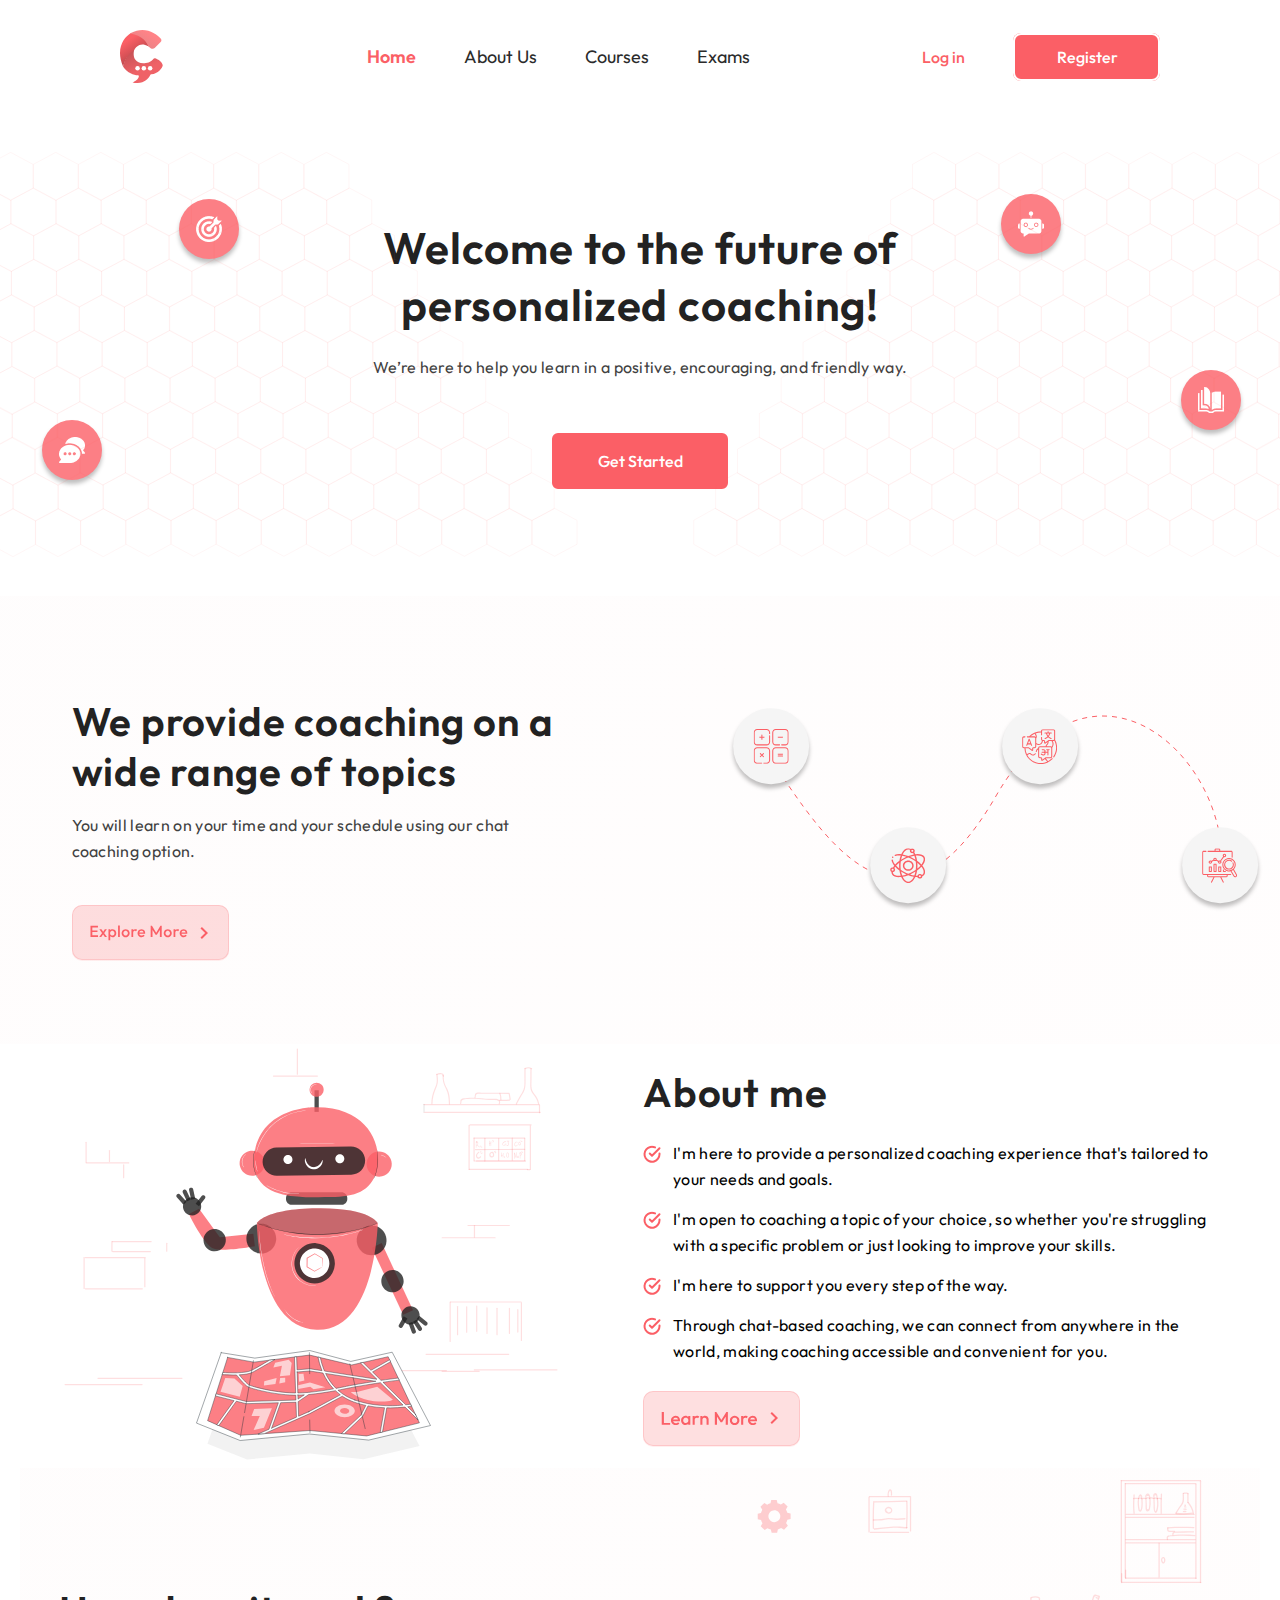
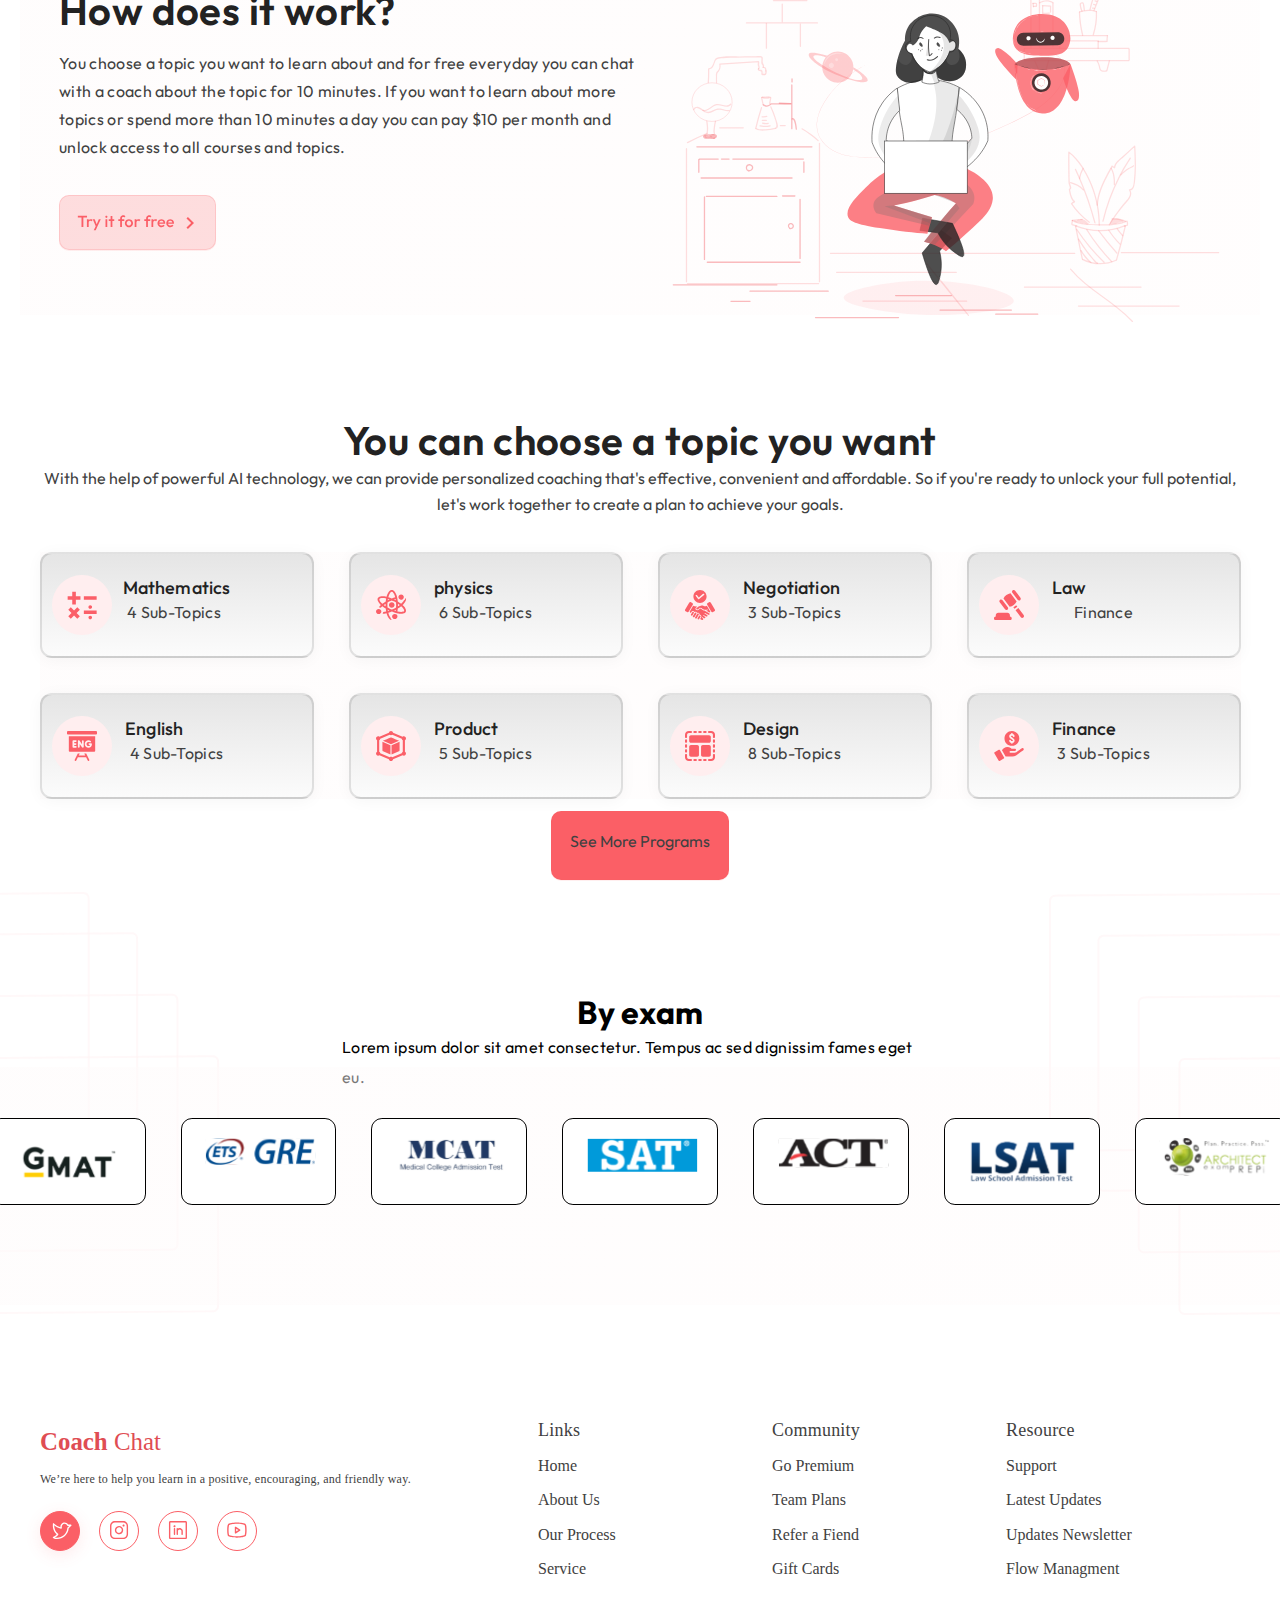
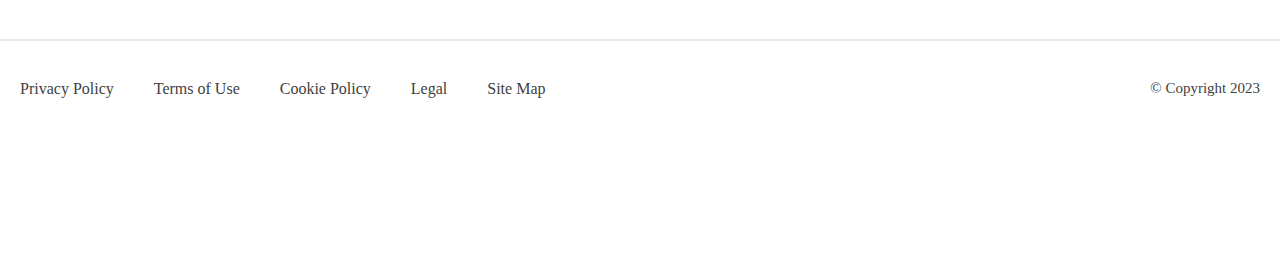
==== Figma/index.html @ 41c9fbf4 "first commit" ====
<!DOCTYPE html>
<html lang="en">

<head>
    <meta charset="UTF-8">
    <meta name="viewport" content="width=device-width, initial-scale=1.0">
    <title>Document</title>
    <link rel="stylesheet" href="style.css">
    <link rel="preconnect" href="https://fonts.googleapis.com">
    <link rel="preconnect" href="https://fonts.gstatic.com" crossorigin>
    <link rel="preconnect" href="https://fonts.googleapis.com">
<link rel="preconnect" href="https://fonts.gstatic.com" crossorigin>
<link href="https://fonts.googleapis.com/css2?family=Outfit:wght@200;400;500;600&display=swap" rel="stylesheet">
    <link src="main.js">
    <link href="https://fonts.googleapis.com/css2?family=Outfit:wght@200&display=swap" rel="stylesheet">
</head>

<body>

  <div class="full-container">
      <!----Nav Section--->
<header class="nav-bar">
<nav class="navBar-Box">
    <div class="logo"></div>
    <div class="page">
        <ul>
            <li>
                <a id="home" href="#" style="text-decoration: none;" class="home">Home</a>
            </li>
            <li>
                <a class="a1" href="#about" style="text-decoration: none;">About Us</a>
            </li>
            <li>
                <a class="a2" href="#courses" style="text-decoration: none;">Courses</a>
            </li>
            <li>
                <a class="a3" href="#" style="text-decoration: none;">Exams</a>
            </li>
        </ul>
    </div>
    <div>
        <ul>
            <li>
                <a href="#" class="login" style="text-decoration: none;">Log in</a>
            </li>
            <li>
                <a href="#" class="btn red" style="text-decoration: none;">Register</a>
            </li>
        </ul>
    </div>
</nav>
</header>
<!---End of desktop navigation menu-->

<!-- (Honey Comb) Welcome Section-->
<section class="welcome-section">
    <div class="honeycomb left-img">
      <img src="svg_images/bg2.svg" alt="">
    </div>
    <div class="hero-full-container">
        <div class="left">
            <a class="left-1" href="" target="_blank"><img src="images/icon1.png"></a>
            <a class="left-2" href="" target="_blank"><img src="images/icon2.png"></a>
        </div>

        <div class="welcome-page">
          <h1 class="h-property">Welcome to the future of personalized coaching!</h1>
          <p class="p-property">We’re here to help you learn in a positive, encouraging, and friendly way.</p>
          <a href="#" class="btn-welcome btn">Get Started</a>
        </div>

        <div class="right">
          <a class="right-1" href=""><img src="images/icon3.png"></a>
          <a class="right-2" href=""><img src="images/icon4.png"></a>
        </div>
    </div>
    <div class="honeycomb right-img">
      <img src="svg_images/bg1.svg">
    </div>
</section>

<!-----Explore Section----->
<section class="section-explore">
    <div class="section1 section">
        <div class="h-tag">
          <h1 class="h-property">We provide coaching on a wide range of topics</h1>
        </div>
        <div class="p-tag">
        <p>You will learn on your time and your schedule using our chat coaching option.</p>
    </div>
<button class="button-explore-outer" onclick="window.open('https://www.google.com', '_blank')" style="padding-inline: 17px; display: flex; align-items: center; gap: 8px;">
    <img class="explore1" src="svg_images/explore1.svg" alt=""><img class="explore2" src="svg_images/explore2.svg" alt="">
</button>
    </div>
        <div class="section2">
            <img class="coaching-1" src="svg_images/vector1.svg">
            
            <div class="frame1">
            <img src="svg_images/maths.svg">
            </div>
            <div class="frame2">
             <img src="svg_images/physics.svg">
            </div>
            <div class="frame3">
             <img src="svg_images/language.svg">
            </div>
             <div class="frame4">
             <img src="svg_images/buisness.svg">
            </div>
        </div>
</section>

    <!--- About Section --->
    <section id="about" class="section-about section">
    <div class="graphic">
      <img src="svg_images/robot.svg">
    </div>

    <div class="list-section">
        <h2 class="title">About me</h2>
      <ul class="aboutme">
        <li>
        <img src="svg_images/check-circle.svg">
          I'm here to provide a personalized coaching experience that's tailored to your needs and goals.
        </li>
        <li>
        <img src="svg_images/check-circle.svg">
          I'm open to coaching a topic of your choice, so whether you're struggling with a specific problem or just looking to improve your skills.
        </li>
        <li>
        <img src="svg_images/check-circle.svg">
          I'm here to support you every step of the way.
        </li>
        <li>
        <img src="svg_images/check-circle.svg">
        Through chat-based coaching, we can connect from anywhere in the world, making coaching accessible and convenient for you.
        </li>
      </ul>
<button class="button-learn-outer" onclick="window.open('https://www.google.com', '_blank')" style="padding-inline: 17px; display: flex; align-items: center; gap: 8px;">
    <img class="explore1" src="svg_images/learnMore.svg" alt=""><img class="explore2" src="svg_images/explore2.svg" alt="">
</button>
</div>
</section>

<!---Try Section -->
<section class="section-try">
  <div class="section-container-3">
    <div class="h-tag">
      <h2>How does it work?</h2>
    </div>
    <p>You choose a topic you want to learn about and for free everyday you can chat with a coach about the topic for 10 minutes. If you want to learn about more topics or spend more than 10 minutes a day you can pay $10 per month and unlock access to all courses and topics.</p>
    <!-- <div class="button-3-outer" onclick="window.open('https:/www.google.com', '_blank');">
      <img class="explore1" src="svg_images/try.svg">
      <img class="explore2" src="svg_images/explore2.svg">
    </div> -->
    <button class="button-3-outer" onclick="window.open('https://www.google.com', '_blank')" style="padding-inline: 17px; display: flex; align-items: center; gap: 8px;">
    <img class="explore1" src="svg_images/try.svg" alt=""><img class="explore2" src="svg_images/explore2.svg" alt="">
</button>
  </div>

  <div>
    <img class="workSvg" src="svg_images/work.svg">
  </div>
</section>


<!--Courses Section -->
  <section id="courses" class="section-topics section">
<h2>You can choose a topic you want </h2>
<p>With the help of powerful AI technology, we can provide personalized coaching that's effective, convenient and affordable. So if you're ready to unlock your full potential, let's work together to create a plan to achieve your goals.</p>

<div class="hero-container-5">
  <div class="common-topics">
    <div class="topic1">
    <img src="svg_images/math1.svg">
    </div>
    <div class="box">
      <h3>Mathematics</h3>
      <p>4 Sub-Topics </p>
    </div>
  </div>

  <div class="common-topics">
    <div class="topic1">
    <img src="svg_images/phy1.svg">
    </div>
    <div class="box">
      <h3>physics</h3>
      <p>6 Sub-Topics </p>
    </div>
  </div>

  <div class="common-topics">
    <div class="topic1">
    <img src="svg_images/negotiation.svg">
    </div>
    <div class="box">
      <h3>Negotiation</h3>
      <p>3 Sub-Topics </p>
    </div>
  </div>

    <div class="common-topics">
    <div class="topic1">
    <img src="svg_images/law.svg">
    </div>
    <div class="box">
      <h3>Law</h3>
      <p>Finance </p>
    </div>
  </div>
    
  <div class="common-topics">
    <div class="topic1">
    <img src="svg_images/english.svg">
    </div>
    <div class="box">
      <h3>English</h3>
      <p>4 Sub-Topics </p>
    </div>
  </div>

  <div class="common-topics">
    <div class="topic1">
    <img src="svg_images/product.svg">
    </div>
    <div class="box">
      <h3>Product</h3>
      <p>5 Sub-Topics </p>
    </div>
  </div>

        <div class="common-topics">
    <div class="topic1">
    <img src="svg_images/design.svg">
    </div>
    <div class="box">
      <h3>Design</h3>
      <p>8 Sub-Topics </p>
    </div>
  </div>

        <div class="common-topics">
    <div class="topic1">
    <img src="svg_images/finance.svg">
    </div>
    <div class="box">
      <h3>Finance</h3>
      <p>3 Sub-Topics </p>
    </div>
  </div>
</div>
<div class="btn-margin">
  <button class="button-outer" onclick="window.open('https://www.google.com', '_blank')" style="padding-inline: 17px; display: flex; align-items: center; gap: 8px;">
       <p>See More Programs</p>
</button>
</div>
</section>

<!--hero Container 4 end-->

<!--- background images of hero section 5-->
  <div class="left-img1">
    <img src="svg_images/lines1.svg" alt="">
  </div>
  <div class="right-img1">
    <img src="svg_images/lines2.svg">
  </div>
<!--background image of hero section 5 end -->

<!---Hero Container 5 Start -->  
<section class="section-exams"> 
<h1>By exam</h1>
<p>Lorem ipsum dolor sit amet consectetur. Tempus ac sed dignissim fames eget eu.</p>


<div class="hero-container-6">
  <div class="common-topics-exam">
      <div class="exams1">
    <img src="svg_images/gmat.svg">
    </div>
</div>

  <div class="common-topics-exam">
      <div class="exams1">
    <img src="svg_images/gre.svg">
    </div>
</div>

  <div class="common-topics-exam">
      <div class="exams1">
    <img src="svg_images/mcat.svg">
    </div>
</div>

  <div class="common-topics-exam">
      <div class="exams1">
    <img src="svg_images/sat.svg">
    </div>
</div>

  <div class="common-topics-exam">
      <div class="exams1">
    <img src="svg_images/act.svg">
    </div>
</div>

  <div class="common-topics-exam">
      <div class="exams1">
    <img src="svg_images/lsat.svg">
    </div>
</div>

  <div class="common-topics-exam">
      <div class="exams1">
    <img src="svg_images/architect.svg">
    </div>
</div>

</div>


</section>
<!---Hero Container 5 end --> 

<!---Hero Container 6 Start -->  
 <!-- Footer Section -->
      <footer class="footer-section">
         <div class="footer-col">
            <div class="footer-col-1">
               <div class="contact">
                  <h2 class="heading">Coach<span> Chat</span></h2>
                  <p>We’re here to help you learn in a positive, encouraging, and friendly way.</p>
               </div>
               <div class="contact-img" style="margin-bottom: 33px;"> 
                <a class="contact-link" href="">
                <img src="svg_images/TwitterLogo.svg" alt="">
              </a> 
              <a class="contact-link" href=""><img
                        src="svg_images/InstagramLogo.svg" alt="">
              </a> 
              <a class="contact-link"
                     href=""><img src="svg_images/LinkedinLogo.svg" alt="">
              </a> 
              <a class="contact-link"
                     href=""><img src="svg_images/YoutubeLogo.svg" alt="">
              </a> 
            </div>
            </div>
            <div class="footer-col-2">
               <div>
                  <ul>
                     <li aria-disabled="true">Links</li>
                     <li><a href="">Home</a></li>
                     <li><a href="">About Us</a></li>
                     <li><a href="">Our Process</a></li>
                     <li><a href="">Service</a></li>
                  </ul>
               </div>
               <div>
                  <ul>
                     <li aria-disabled="true">Community</li>
                     <li><a href="">Go Premium</a></li>
                     <li><a href="">Team Plans</a></li>
                     <li><a href="">Refer a Fiend</a></li>
                     <li><a href="">Gift Cards</a></li>
                  </ul>
               </div>
               <div>
                  <ul>
                     <li aria-disabled="true">Resource</li>
                     <li><a href="">Support</a></li>
                     <li><a href="">Latest Updates</a></li>
                     <li><a href="">Updates Newsletter</a></li>
                     <li><a href="">Flow Managment</a></li>
                  </ul>
               </div>
            </div>
         </div>
         <hr id="bar">
         <sub>
            <div class="footer-link">
               <ul>
                  <li><a href="">Privacy Policy</a></li>
                  <li><a href="">Terms of Use</a></li>
                  <li><a href="">Cookie Policy</a></li>
                  <li><a href="">Legal</a></li>
                  <li><a href="">Site Map</a></li>
               </ul>
            </div>
            <p>© Copyright 2023</p>
         </sub>
      </footer>


</div>


    <script src="main.js"></script>
</div>    
</body>

</html>
---- Figma/style.css ----
:root {
    --home-color:#FB5F66;
    --heroPage-Icons:border: 1px solid #FB5F6521;
}

*{
    margin: 0;
    padding: 0;
    box-sizing: border-box;
}


.full-container {
  /* min-width: 1440px; */
  position: relative;
  margin-left: auto;
  margin-right: auto;
  margin-bottom: 139px;
}

.nav-bar {
  position: sticky;
	top: 0;
	background-color: white;
	z-index: 4;
}

.navBar-Box {
justify-content: space-between;
display: flex;
 max-width: 1440px;
 margin: 0px auto;
}

.logo {
    background-image: url(svg_images/logo.svg);
    width: 42.730430603027344px;
    height: 53.48967742919922px;
    flex: 0.18;
    background-repeat: repeat-y;
}


.page {
gap: 48px;
color: #2B2B2B;
font-weight: 400;
}

.page .a1 , .a2 , .a3 {
color: var(--dark-black, #2B2B2B);
font-family: Outfit;
font-size: 18px;
font-style: normal;
font-weight: 400;
line-height: normal;
}

.login {
width: 43px;
height: 20px;
top: 47px;
left: 1097.5px;
font-family: Outfit;
font-size: 16px;
font-weight: 500;
line-height: 20px;
letter-spacing: 0em;
text-align: center;
color: var(--home-color);
}

nav{
    font-family: 'Outfit', sans-serif;
    align-items: center;
    background-color: #fff;
    padding: 30px 120px;
}

.welcome-section{
  display: flex;
  align-items: center;
  justify-content: center;
}


/* honeycomb section */
.honeycomb {
  	position: absolute;
	height: 405px;
	z-index: 1;
}

/* .left-img, .right-img {
  position: absolute;
  z-index: -1;
  max-width: 722.18px;
  height: 405px;
} */

.left-img {
  left: 0;
}

.right-img {
    right: 0;
}

.hero-full-container{
	position: relative;
	width: 100%;
	min-height: 483px;
	display: flex;
	justify-content: center;
	align-items: center;
}

.hero-full-container , .section , .section-try{
	max-width: 1240px;
	margin-left: auto;
	margin-right: auto;
	padding: 0px 20px;
}


.left a, .right a{
    display: flex;
    justify-content: center;
    align-items: center;
    border-radius: 50%;
    background-color: #f2f2f2;
    width: 60px;
    height: 60px;
    box-shadow: 0px 4px 4px 0px #00000040;
    background-color: #FC7F85;
    position: absolute;
}

.left-1 {
    top: 86px;
    left: 159px;
    animation: slide-in 0.5s ease-out forwards;
}


.left-2 {
    bottom: 116px;
    left: 22px;
    animation: slide-in 0.75s ease-out forwards;
}

.right-1 {
    top: 81px;
    right: 199px;
    animation: slide-in 1s ease-out forwards;
}

.right-2 {
    bottom: 166px;
    right: 19px;
    animation: slide-in 1.25s ease-out forwards;
}

@keyframes slide-in {
  0% {
    transform: scale(0);
    opacity: 0;
  }
  100% {
    transform: scale(1);
    opacity: 1;
  }
}

.section-explore h1 {
    width: 491px;
    height: 100px;
    font-family: Outfit;
    font-size: 40px;
    font-weight: 600;
    line-height: 50px;
    letter-spacing: 0.02em;
    text-align: left;

}

.section-explore p {
width: 497px;
height: 53px;
top: 829px;
left: 120px;
font-family: Outfit;
font-size: 16px;
font-weight: 400;
line-height: 26px;
letter-spacing: 0.02em;
text-align: left;
color: #414141;
}

.explore1{
width: 99px;
/* height: 20px; */
top: 950px;
left: 137px;
font-family: Outfit;
font-size: 16px;
font-weight: 500;
line-height: 20px;
letter-spacing: 0.02em;
text-align: center;
color: #FB5F66;
}

.explore2 {
/* width: 12px;
height: 12px; */
top: 955px;
left: 248px;
padding: 0px 2px 0px 2.5px;

}

.h-property {
font-family: Outfit;
font-size: 44px;
font-weight: 600;
line-height: 57px;
letter-spacing: 0.02em;
text-align: center;
color: #222222;
}

.p-property {
  font-family: Outfit;
font-size: 16px;
font-weight: 400;
line-height: 28px;
letter-spacing: 0.02em;
text-align: left;
color: #414141;
}

.welcome-page {
  display: flex;
  flex-direction: column;
  align-items: center;
  justify-content: center;
  max-width: 650px;
}

.welcome-page h1 {
text-align: center;
margin-bottom: 20px;
/* width: 568px;
height: 114px;
top: 185px;
left: 436px; */
}

.welcome-page p {
    text-align: center;
    margin-bottom: 50px;
}

.h-tag {
padding-top: 100px;
padding-left: 120x;
left: 120px;
}
.p-tag {
    display: block;
    margin-block-start: 1em;
    margin-block-end: 1em;
    margin-inline-start: 0px;
    margin-inline-end: 0px;
    margin-bottom: 40px;
}

.button-explore-outer {
width: 157px;
height: 55px;
padding-left: 15px;
top: 932px;
left: 120px;
border-radius: 10px;
border: 1px;
background: #FB5F6633;
border: 1px solid #FB5F6633;
box-shadow: 0px 1px 0px 0px #FB5F661A;
}

.section2 {
    position: relative;
        width: 50%;
}

.coaching-1 {
padding-top: 119px;
padding-left: 131px;
position: relative;
}
.section-about {
    display: flex;
    gap: 82px;
    justify-content: center;
    padding-inline: 120px;
    grid-template-columns: repeat(auto-fit,minmax(290px,18fr));
    /* gap: 20px; */
    align-items: center;
}

nav ul {
    display: flex;
    align-items: center;
    top: 45px;
    left: 474px;
    gap: 48px;
    list-style: none;
}

.aboutme  ul {
    list-style: none;
}

.page ul {
    display: flex;
    align-items: center;
}

.list-section {
  display: flex;
  flex-direction: column;
  align-items: flex-start;
}
.list-section ul {
  margin-bottom: 12.76px;
}

.aboutme {
  list-style: none;
  padding: 0;
}

.aboutme li {
  display: flex;
  align-items: center;

}

.aboutme li img {
    margin-top: 5px;
    margin-right: 12px;
}

.aboutme li span {
  display: inline-block;
}
.title {
    font-family: Outfit;
    font-size: 40px;
    font-weight: 600;
    line-height: 50px;
    letter-spacing: 0.02em;
    text-align: left;
    color: #222222;
    padding-bottom: 23px;
}

.button-learn-outer {
    width: 157px;
    height: 55px;
    padding-left: 15px;
    top: 932px;
    left: 120px;
    border-radius: 10px;
    border: 1px;
    background: #FB5F6633;
    border: 1px solid #FB5F6633;
    box-shadow: 0px 1px 0px 0px #FB5F661A;
}
.section-try h2 {
margin-top: 17px;
    margin-bottom: 14px;
    font-family: Outfit;
    font-size: 40px;
    font-weight: 600;
    line-height: 50px;
    letter-spacing: 0.01em;
    text-align: left;
    width: 342px;
    height: 50px;
    color: #222222;
}

.section-try .p {
width: 593px;
height: 112px;
top: 1840px;
left: 120px;
font-family: Outfit;
font-size: 16px;
font-weight: 400;
line-height: 28px;
letter-spacing: 0.02em;
text-align: left;
color: #414141;
}

.section-try {
    width: 1441px;
    height: 447px;
    top: 1676px;
    margin: 0 auto;
    justify-content: space-evenly;
    display: flex;
    background: linear-gradient(120.37deg, rgba(254, 251, 251, 0.6) 0%, rgba(255, 239, 239, 0.1) 100%);
}
.section-container-3 p {
    margin-bottom: 34px;
    width: 593px;
    height: 112px;
    top: 1840px;
    left: 120px;
    font-family: Outfit;
    font-size: 16px;
    font-weight: 400;
    line-height: 28px;
    letter-spacing: 0.02em;
    text-align: left;
    color: #414141;
}
.button-3-outer:hover {
    background-color: white;
}
.button-learn-outer:hover {
    background-color: white;
}

.button-3-outer:hover {
    background-color: white;
}

.button-outer:hover {
  background-color: transparent;
  border: 1px solid black;
  color: black;
}
.button-explore-outer:hover {
    background-color: white;
}
.btn-margin {
  padding: 12px;
}

.button-outer p{
 font-family: Outfit;
font-size: 16px;
font-weight: 600;
line-height: 18px;
letter-spacing: 0em;
text-align: center;
width: 142px;
height: 18px;
}

.button-3-outer:hover {
    background-color: white;
}

.button-learn-outer .explore2 {
  transition: transform 0.3s ease-in-out;
}

.button-3-outer .explore2 {
  transition: transform 0.3s ease-in-out;
}

.button-explore-outer .explore2 {
  transition: transform 0.3s ease-in-out;
}

.button-3-outer .explore2 {
  transition: transform 0.3s ease-in-out;
}

.button-learn-outer:hover .explore2 {
  transform: translateX(10px);
}

.button-3-outer:hover .explore2 {
  transform: translateX(10px);
}

.button-explore-outer:hover .explore2 {
  transform: translateX(10px);
}
.button-3-outer:hover .explore2 {
  transform: translateX(10px);
}

.workSvg {
padding-top: 8px;
position: relative;
}

.wrapper {
    align-items: center;
}





.home {
color: var(--home-color);
width: 49px;
height: 23px;
font-family: Outfit;
font-size: 18px;
font-weight: 600;
line-height: 23px;
letter-spacing: 0em;
text-align: left;
}

/* .nav-container {
    display: flex;
    align-items: center;
    justify-content: space-between;
    height: 76px;
    width: min(100%,1230px);
    padding: 0 15px;
    margin-inline: auto;
    background-color: white;
    transition: background-color 0.3s;
} */

header {
display: block;
}

.page{
width: 383px;
height: 23px;
gap: 48px;
}

/* .welcome-page {
    display: flex;
    flex-direction: column;
    justify-content: space-between;
    align-items: center;
    font-family: Outfit;
} */


/* 
.welcome-page a {
width: Fixed (180px);
height: Fixed (60px);
top: 400px;
left: 630px;
padding: 16px 34px;
border-radius: 8px;
gap: 8px;
} */

.welcome-button {
width: Fixed (180px);
padding-top: 50px;
height: Fixed (60px);
top: 392px;
left: 630px;
padding: 12px 16px 12px 16px;
border-radius: 8px;
gap: 8px;
background: #FB5F66;
color: white;
padding-bottom: 182px;
}

/* .welcome-button:hover{
    background-color: black;
}
.welcome-page p {
    margin-top: 20px;
}

.welcome-page a {
    margin-top: 50px;
}
 */

/* svg {
    position: absolute;
    z-index: 0;
} */

.center-text2 {
width: 598px;
height: 2px;
top: 320px;
left: 421px;
font-family: Outfit;
position: absolute;
font-size: 18px;
font-weight: 400;
line-height: 23px;
letter-spacing: 0.02em;
text-align: center;
color: #414141;
left: 545px;
}

.center-text3{
position: absolute;
top: 400px;
left: 750px;
}

.red {
width: Fixed (136px);
height: Fixed (52px);
top: 31px;
left: 1184px;
padding: 12px 40px 12px 42px;
border-radius: 8px;
gap: 10px;
background: #FB5F66;
}

.col {
width: Fixed (198px);
height: Fixed (60px);
top: 2686px;
left: 621px;
padding: 12px 16px 12px 16px;
border-radius: 8px;
gap: 8px;
}

.real {
padding: 12px 40px 12px 42px;
border-radius: 8px;
gap: 10px;
background: #FB5F66;
}

.btn {
font-family: Outfit;
font-size: 16px;
font-weight: 500;
line-height: 20px;
letter-spacing: 0em;
text-align: center;
width: 60px;
height: 20px;
color: #FFFFFF;
text-decoration: none;
border: solid 2px;
transition: opacity .5s ease;
}

.btn-topic{
font-family: Outfit;
font-size: 16px;
font-weight: 500;
line-height: 20px;
letter-spacing: 0em;
text-align: center;
width: 60px;
height: 20px;
color: #FFFFFF;
text-decoration: none;
border: solid 2px;
}

.btn:hover{
    /* background-color: transparent;
    border:red solid 2px; */
    /* color:red; */
    opacity: .8;
}

/* .btnn {

text-decoration: none;
padding: 12px 16px 12px 16px;
border-radius: 8px;
gap: 8px;
background: #FB5F66;
color: white;
width: 100px;
height: 15px;
top: 20px;
font-family: Outfit;
font-size: 18px;
font-weight: 400;
letter-spacing: 0.02em;
text-align: center;
display: flex;
position: absolute;
justify-content: center;
align-items: center;
top: 1px;
left: 436px;
} */


/* 
.left1 {
width: 652px;
height: 405px;
top: 151px;
left: -1px;
 border-radius: 50%;
background-color: linear-gradient(180deg, #FFFFFF -3.22%, rgba(255, 255, 255, 0) 49.88%);
}

.left2 {
width: 652px;
height: 405px;
top: 634px;
color: linear-gradient(180deg, #FFFFFF -3.22%, rgba(255, 255, 255, 0) 49.88%);
}


.left3 {
width: 652px;
height: 405px;
top: 151px;
left: 786px;
color: linear-gradient(180deg, #FFFFFF -3.22%, rgba(255, 255, 255, 0) 49.88%);
}


.left4 {
width: 652px;
height: 405px;
top: 634px;
left: 786px;
color: linear-gradient(180deg, #FFFFFF -3.22%, rgba(255, 255, 255, 0) 49.88%);
} */

.special {
    width: 652px;
height: 405px;
top: 634px;
background: linear-gradient(180deg, #FFFFFF -3.22%, rgba(255, 255, 255, 0) 49.88%);

}




.robot-movement-1 {
  transform-origin: center;
  animation: swing 2s ease-in-out infinite;
}

@keyframes swing {
  0% {
    transform: rotate(0deg);
  }
  50% {
    transform: rotate(15deg);
  }
  100% {
    transform: rotate(0deg);
  }
}

.robot-movement-2 {
  animation: blink 3s infinite;
}

@keyframes blink {
  0%,
  90%,
  100% {
    fill-opacity: 0.8;
  }
  95% {
    fill-opacity: 0;
  }
}













/* .left{
    left: 400px;
    top: 200px;
    position: absolute;
    overflow: hidden;
} */

.common-topics {
width: 274px;
height: 106px;
top: 2389px;
left: 120px;
border-radius: 12px;
border: 1px;
background: linear-gradient(0deg, rgba(221, 220, 220, 0.1), rgba(0, 0, 0, 0.1)),
linear-gradient(0deg, #FFFFFF, #FFFFFF);
border: 1px solid #0000001A;
box-shadow: 0px 2px 16px 0px #0000000A;
}

.topic1 , .topic2{
  display: flex;
  align-items: center;
  justify-content: center;
  width: 60px;
  height: 60px;
  border-radius: 50%;
  background-color: #FFEEEF;
  transform: translate(-50%, -50%);
  position: absolute;
}

.topic1 {
  margin-right: 130px;
    margin-top: 60px;
}

.box h3{
top: 2418px;
left: 215px;
font-family: Outfit;
font-size: 18px;
font-weight: 500;
line-height: 23px;
letter-spacing: 0.01em;
text-align: left;
color: #222222;
}

.box p {
  width: 103px;
height: 21px;
top: 2443px;
left: 215px;
font-family: Outfit;
font-size: 16px;
font-weight: 400;
line-height: 24px;
letter-spacing: 0.02em;
text-align: left;
color: #414141B2;
}


.frame1,
.frame2,
.frame3,
.frame4 {
  display: flex;
  align-items: center;
  justify-content: center;
  width: 75.75843048095703px;
  height: 75.75843048095703px;
  border-radius: 50%;
  background-color: #f2f2f2;
  background-color: whitesmoke;
  box-shadow: 0px 4px 4px 0px #00000040;
  transform: translate(-50%, -50%);
  position: absolute;
}


.frame1 {
  top: 150px;
  left: 131px;
}

.frame2 {
  top: 269px;
  left: 268px;
}

.frame3 {
    top: 150px;
    left: 400px;
}

.frame4 {
    top: 269px;
    left: 580px;
  position: absolute;
  overflow: hidden;
}



.hero-section2{
width: cover;
height: 448px;
top: 600px;
background: linear-gradient(120.37deg, rgba(254, 251, 251, 0.6) 0%, rgba(255, 239, 239, 0.1) 100%);
}





.aboutme button {
  padding-top: 22px;
}

.aboutme li {
    font-family: Outfit;
    font-size: 16px;
    font-weight: 400;
    line-height: 26px;
    letter-spacing: 0.02em;
    text-align: left;
    width: 576px;
    top: 1264.236328125px;
    left: 736px;
    padding-bottom: 34px;
    list-style: none;
    display: flex;
    align-items: flex-start;
    padding-bottom: 14px;
}

.aboutme li {
    display: flex;
    align-items: flex-start;
    /* margin-bottom: 10px; */
}



.hero-section3{
width: cover;
height: 448px;
top: 0px;
background: linear-gradient(120.37deg, rgba(254, 251, 251, 0.6) 0%, rgba(255, 239, 239, 0.1) 100%);
}

.text-1 {
position: absolute;
width: 576px;
height: 52px;
top: 1250.236328125px;
left: 736px;
}

.robot-area {
position: absolute;
width: 492.99993896484375px;
height: 411.0437316894531px;
top: 900px;
left: 150px;
border: 0.54px solid #263238CC;
}

.about-page h1{
position: absolute;
width: 182px;
height: 50px;
top: 1150.236328125px;
left: 706px;
font-family: Outfit;
font-size: 40px;
font-weight: 600;
line-height: 50px;
letter-spacing: 0.02em;
text-align: left;

}

.about-page3 {
position: absolute;
width: 18px;
height: 18px;
top: 1404px;
left: 706px;

}

.text-3 {
width: 576px;
height: 30px;
top: 1396.236328125px;
left: 738px;
font-family: Outfit;
font-size: 16px;
font-weight: 400;
line-height: 30px;
letter-spacing: 0.02em;
text-align: left;
}

.about-sec{
   font-family: Outfit;
}

.about-page1 img {
    position: absolute;
    width: 18px;
height: 18px;
top: 1270.236328125px;
left: 706px;

}

.text-1 {
    font-family: Outfit;
}

.about-page2 img {
position: absolute;
width: 18px;
height: 18px;
top: 1334.236328125px;
left: 706px;

}





.about {
width: 182px;
height: 50px;
top: 1200.236328125px;
left: 706px;
font-family: Outfit;
font-size: 40px;
font-weight: 600;
line-height: 50px;
letter-spacing: 0.02em;
text-align: left;


}

.text-2 {
position: absolute;
width: 576px;
height: 52px;
top: 1300.236328125px;
left: 736px;
font-family: Outfit;
font-size: 16px;
font-weight: 400;
line-height: 26px;
letter-spacing: 0.02em;
text-align: left;

}

@keyframes slide {
  0% {
    transform: translateX(-100%);
  }
  100% {
    transform: translateX(0);
  }
}

.robot1 {
position: absolute;
width: 239.00030517578125px;
height: 278.87640380859375px;
top: 920.236328125px;
left: 255px;
overflow: hidden;
z-index: 1;

}

.robot1 {
    position: absolute;
  animation: slide 1s ease-out forwards;
  animation: slide 3s linear infinite;
  width: 239.00030517578125px;
height: 278.87640380859375px;
top: 1171.236328125px;
left: 255px;

}

.robot2 {
position: absolute;
width: 492.99993896484375px;
height: 411.0437316894531px;
top: 1163px;
left: 131px;
border: 0.54px solid #263238CC;

}


.hero-text {
left: 120px;
font-family: Outfit;
font-size: 40px;
font-weight: 600;
line-height: 50px;
letter-spacing: 0.02em;
}

.hero-text2 {
    width: 497px;
height: 53px;
top: 750px;
left: 120px;
font-family: Outfit;
font-size: 16px;
font-weight: 400;
line-height: 26px;
letter-spacing: 0.02em;
text-align: left;
position: absolute;

}



.img-line {
/* width: 162px;
height: 450px; */
position: absolute;
top: 600px;
left: 789px;
border: 1px;
/* angle: 90 deg; */

}

.container {
    display: flex;
    align-items: center;
    justify-content: space-between;
    height: 76px;
}



.hero-full-container-2 {

    display: flex;
    justify-content: center;
    align-items: center;
    font-family: Outfit;

}

.hero-text .svg-pic{
    width: 50%;
}

.btnnn {
color: white;
background-color: #FC7F85;
width: Fixed (180px);
height: Fixed (60px);
top: 392px;
left: 630px;
padding: 12px 16px 12px 16px;
border-radius: 8px;
gap: 8px;
border: none;
}

.btnnn:hover {
    background-color: transparent;
    border:red solid 2px;
    color:red
}

.hero-full-container-2 {
    width: 1441px;
height: 448px;
top: 615px;
background: linear-gradient(120.37deg, rgba(254, 251, 251, 0.6) 0%, rgba(255, 239, 239, 0.1) 100%);
}

.hero-full-container-2 h1 {
width: 600px;
height: 100px;
top: 715px;
left: 120px;
font-family: Outfit;
font-size: 40px;
font-weight: 600;
line-height: 50px;
letter-spacing: 0.02em;
text-align: left;
padding-left: 120px;
}

.hero-text{
    padding-left: 120px;
}

.hero-full-container-2 p {
width: 497px;
height: 53px;
top: 829px;
left: 120px;
font-family: Outfit;
color: #414141;
font-size: 16px;
font-weight: 400;
line-height: 26px;
letter-spacing: 0.02em;
text-align: left;
padding-top: 14px;
padding-left: 120px;
}



  .btn-welcome {
    padding: 12px 16px 12px 16px;
    display: flex;
    justify-content: center;
    font-size: 16px;
    gap: 8px;
    align-items: center;
    font-family: Outfit;
    width: 180px;
    height: 60px;
    text-decoration: none;
    background-color: #FB5F66;
    color: #FFFFFF;
    border-radius: 8px;
    transition: opacity .5s ease;
  }

  .btn-welcome a {
width: 85px;
height: 20px;
font-family: Outfit;
font-size: 16px;
font-weight: 500;
line-height: 20px;
letter-spacing: 0em;
text-align: center;
color: #FFFFFF;
  }


  /* Styles when hovering over the button */
  .btn-welcome:hover {
    opacity: .8;
  }



.explore-button {
width: 157px;
height: 55px;
top: 932px;
border-radius: 10px;
border: 1px;
background: #FB5F6633;
border: 1px solid #FB5F6633;
box-shadow: 0px 1px 0px 0px #FB5F661A;
}

.explore-button:hover{
    background-color: white;
    border: 1px red solid;
}

/* .explore-btn {
font-family: Outfit;
font-size: 16px;
font-weight: 500;
line-height: 20px;
letter-spacing: 0em;
text-align: center;
width: 60px;
height: 20px;
color: #FFFFFF;
text-decoration: none;
border: solid 2px;
} */

.explore-btn {
width: Fixed (136px);
height: Fixed (52px);
top: 31px;
left: 1184px;
padding: 12px 40px 12px 42px;
border-radius: 8px;
gap: 10px;
background: #FB5F66;
color: white;
}

.explore-btn:hover {
     background-color: transparent;
    border:red solid 2px;
    color:red
}

.hero-full-container-2 button {
width: 157px;
height: 55px;
top: 932px;
left: 120px;
border-radius: 10px;
border: 1px;
background: #FB5F6633;
border: 1px solid #FB5F6633;
box-shadow: 0px 1px 0px 0px #FB5F661A;

}

.hero-full-container-2 button:hover {
    background-color: white;
}

.explore-move {
    padding-left: 120px;
    padding-bottom: 6px;
    padding-top: 33px;
}

.exploreBtn {
top: 932px;
left: 120px;
border-radius: 10px;
text-align: center;
border: 1px;
background: #FB5F6633;
border: 1px solid #FB5F6633;
box-shadow: 0px 1px 0px 0px #FB5F661A;
text-decoration: none;
color: black;
}

.exploreBtn:hover {
    background-color: white;
}

.svg-pic {
    flex-direction: column;
    justify-content: space-evenly;

}

/* .section-container-3 h2 {
width: 342px;
height: 50px;
top: 1776px;
left: 120px;
font-family: Outfit;
font-size: 40px;
font-weight: 600;
line-height: 50px;
letter-spacing: 0.01em;
text-align: left;
color: #222222;

} */


header.fixed {
    box-shadow: 0 0 20px 20px rgba(0,0,0,.05);
}

button, a {
    cursor: pointer;
    transition: .5s; transition-duration: 0.5s; transition-timing-function: ease; transition-delay: 0s; transition-property: all
}

.button-3-outer {
    width: 157px;
    height: 55px;
    padding-left: 15px;
    top: 932px;
    left: 120px;
    border-radius: 10px;
    border: 1px;
    background: #FB5F6633;
    border: 1px solid #FB5F6633;
    box-shadow: 0px 1px 0px 0px #FB5F661A;
}

.button-outer {
    padding: 16px 34px;
    border-radius: 10px;
    gap: 8px;
    align-items: center;
    background: #FB5F66;
    display: flex;
    justify-content: center;
    border: 1px solid #FB5F6633;
    box-shadow: 0px 1px 0px 0px #FB5F661A;
    /* margin-left: 621px; */
    color: white;
}

.section-explore {
max-width: 1400px;
height: 448px;
margin: 0 auto;
top: 615px;
justify-content: space-evenly;
display: flex;
background: linear-gradient(120.37deg, rgba(254, 251, 251, 0.6) 0%, rgba(255, 239, 239, 0.1) 100%);
}

.hero-container-5 {
    display: grid;
    justify-content: center;
    /* border-radius: 12px; */
    /* margin-top: 50px; */
    /* place-content: center; */
    gap: 35px;
    /* margin-block: 0px; */
    grid-column-gap: 35px;
    grid-template-areas: "item item item item";
    background: linear-gradient(120.37deg, rgba(254, 251, 251, 0.6) 0%, rgba(255, 239, 239, 0.1) 100%);
}

.section-topics h2{
margin-top: 100px;
width: 594px;
height: 50px;
top: 2223px;
left: 435px;
font-family: Outfit;
font-size: 40px;
font-weight: 600;
line-height: 50px;
letter-spacing: 0.01em;
text-align: left;
color: #222222;
}

.section-topics p{
padding-bottom: 35px;
    /* margin-bottom: 30px; */
    /* left: 271px; */
    font-family: Outfit;
    font-size: 16px;
    font-weight: 400;
    line-height: 26px;
    /* letter-spacing: 0.02em; */
    text-align: center;
    color: #414141;
}

.section-exams {
  display: flex;
  flex-direction: column;
  justify-content: center;
  align-items: center;
  font-family: Outfit;
  margin-top: 100px;
  position: relative;
}

.section-exams p {
width: 596px;
height: 25px;
top: 3010px;
left: 422px;
font-family: Outfit;
font-size: 16px;
font-weight: 400;
line-height: 30px;
letter-spacing: 0.02em;
text-align: left;
}

.common-topics-exam {
width: 155.80865478515625px;
height: 86.56036376953125px;
top: 3085.439453125px;
left: 119px;
border-radius: 10.933940887451172px;
border: 1.8223234415054321px;
background: white;
border: 1px solid black;
cursor: pointer;
}

.common-topics-exam:hover {
border: 1.82px solid #FB5F664D;
box-shadow: 0px 3.6446468830108643px 20.04555892944336px 0px #FB5F6621;
}

.common-topics {
  
    padding: 24px; 
    display: flex;
    align-items: center;
    gap: 15px;
    text-align: left;
    border: 2px solid rgba(0,0,0,.1);
    border-radius: 12px;
    overflow: hidden;
    justify-content: center;
    min-height: 100px;
    /* background: white; */
    cursor: pointer;
}

.common-topics:hover {
  background: pink;
  border: #000 2px solid;
}



.section-topics {
  display: flex;
  flex-direction: column;
  justify-content: center;
  align-items: center;
  font-family: Outfit;
}




.hero-container-6 {
  position: relative;
  margin-top: 10px;
  margin-bottom: 0px;
  background: linear-gradient(120.37deg, rgba(254, 251, 251, 0.6) 0%, rgba(255, 239, 239, 0.1) 100%);
  padding-top: 50.54px;
  padding-bottom: 100px;
  display: grid;
  grid-column-gap: 35px;
  grid-template-areas: "item item item item item item item";
}

.exams1 {
  width: 109.33940887451172px;
  height: 47.01594543457031px;
  padding: 19.13px 23.69px 20.41px 23.69px;
}

.left-img1 {
  position: absolute;
  left: 0;
}

.right-img1 {
  position: absolute;
  right: 0;
}

	.footer-col {
		display: flex;
    align-items: center;
    justify-content: space-between;
    gap: 78px;
    padding: 114px 20px 59px 20px
	}

	.contact-img {
		justify-content: center;
	}

  /* Footer Section */
.footer-col,
.footer-section sub {
	max-width: 1240px;
	margin: 0 auto;
}

.footer-col {
	display: flex;
	align-items: center;
	justify-content: space-between;
	gap: 8px;
	padding: 114px 20px 47px 20px;
}

.footer-col-2 {
	width: 70%;
}

.footer-col-2 div {
	width: 30%;
}

.footer-col-2 {
	max-width: 60%;
	display: flex;
	align-items: center;
	justify-content: space-evenly;
	flex-wrap: wrap;
}

.footer-col-2 div ul {
	list-style-type: none;
}

.footer-col-2 div ul li {
	margin-bottom: 12px;
}

.footer-col-2 div ul li:first-child {
	font-size: 18px;
	line-height: 22.68px;
	font-weight: 500;
	letter-spacing: 0.2268px;
	color: rgba(65, 65, 65, 1);
	margin-bottom: 14px;
}

.footer-col-2 div ul li a {
	text-decoration: none;
	color: rgba(65, 65, 65, 1);
	font-weight: 4002;
	font-size: 16px;
	line-height: 22.16px;
}

.contact h2 {
	font-size: 24.87px;
	font-weight: 600;
	line-height: 31.34px;
	color: rgba(223, 77, 83, 1);
	margin-bottom: 14px;
}

.contact h2 span {
	font-weight: 400;
}

.contact p {
	font-size: 12px;
	margin-bottom: 24px;
	color: rgba(65, 65, 65, 1);
	letter-spacing: 0.24px;
	line-height: 15.12px;
	min-width: 323px;
}

.contact-img {
	display: flex;
	align-items: center;
	justify-content: flex-start;
	gap: 18.72px
}

.contact-img a {
	display: flex;
	align-items: center;
	justify-content: center;
	border-radius: 100%;
	border: 1.04px solid rgba(251, 95, 102, 1);
	width: 40.211px;
	height: 40.211px;
	/* padding: 8.01px 9.01px 10.01px 9.01px; */
}

.contact-img a:first-child {
	padding-left: 2px;
	background-color: rgba(251, 95, 102, 1);
	box-shadow: 0px 4px 16px 0px rgba(251, 95, 102, 0.13);
}

.contact-img a:hover {
	box-shadow: 0px 12px 16px 0px rgba(251, 95, 109, 0.13);
}

.footer-section sub {
	display: flex;
	justify-content: space-between;
}

.footer-link {
	margin-bottom: 38px;
}

.footer-link ul {
	display: flex;
	align-items: center;
	justify-content: center;
	gap: 40px;
	list-style-type: none;
}

.footer-link ul li a {
	text-decoration: none;
	font-size: 16px;
	font-weight: 400;
	line-height: 20.16px;
	color: rgba(65, 65, 65, 1);
}

.footer-link ul li a:hover,
.footer-col-2 div ul li a:hover {
	color: rgba(251, 95, 102, 1);
}

.footer-section sub p {
	font-size: 15px;
	font-weight: 300;
	line-height: 18.9px;
	color: rgba(65, 65, 65, 1);
}

hr {
	position: relative;
	/* bottom: 193px; */
	background: rgba(206, 212, 221, 0.5);
	height: 2px;
	border: none;
	margin-bottom: 38px;
}
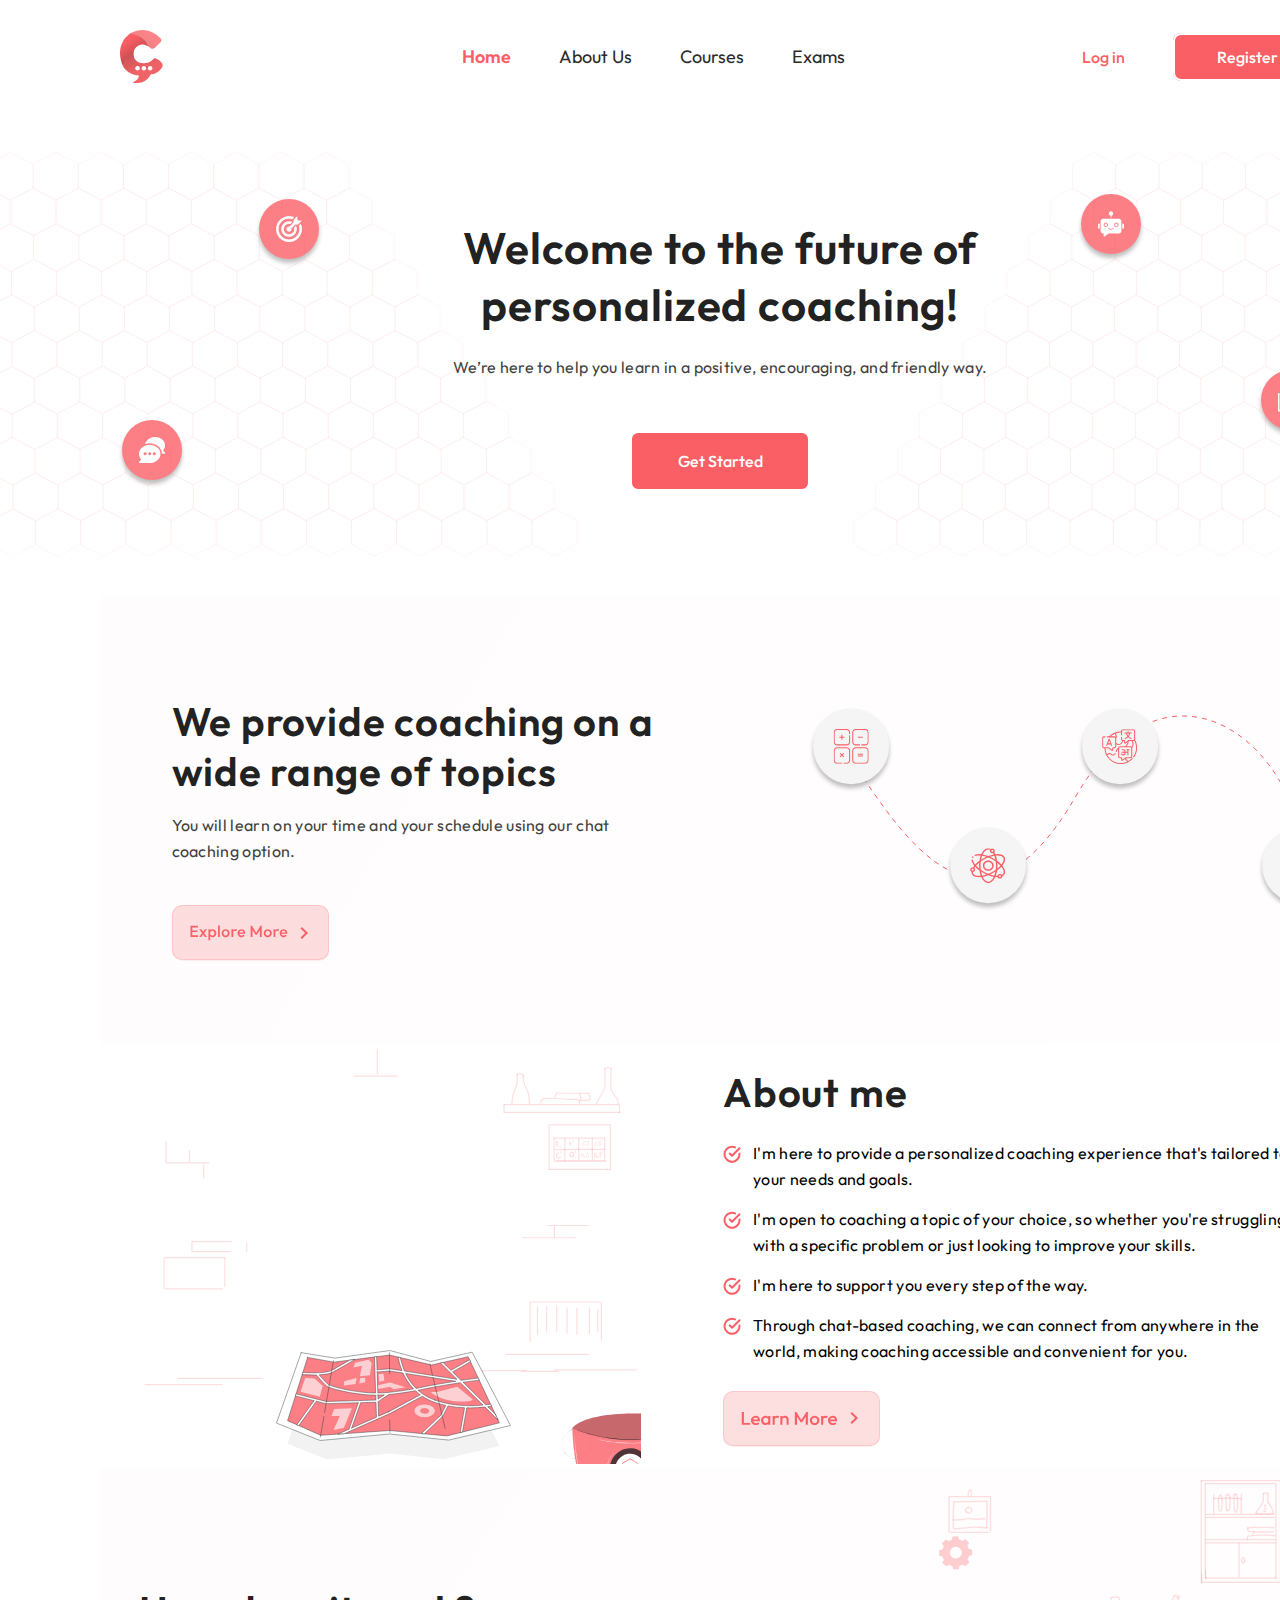
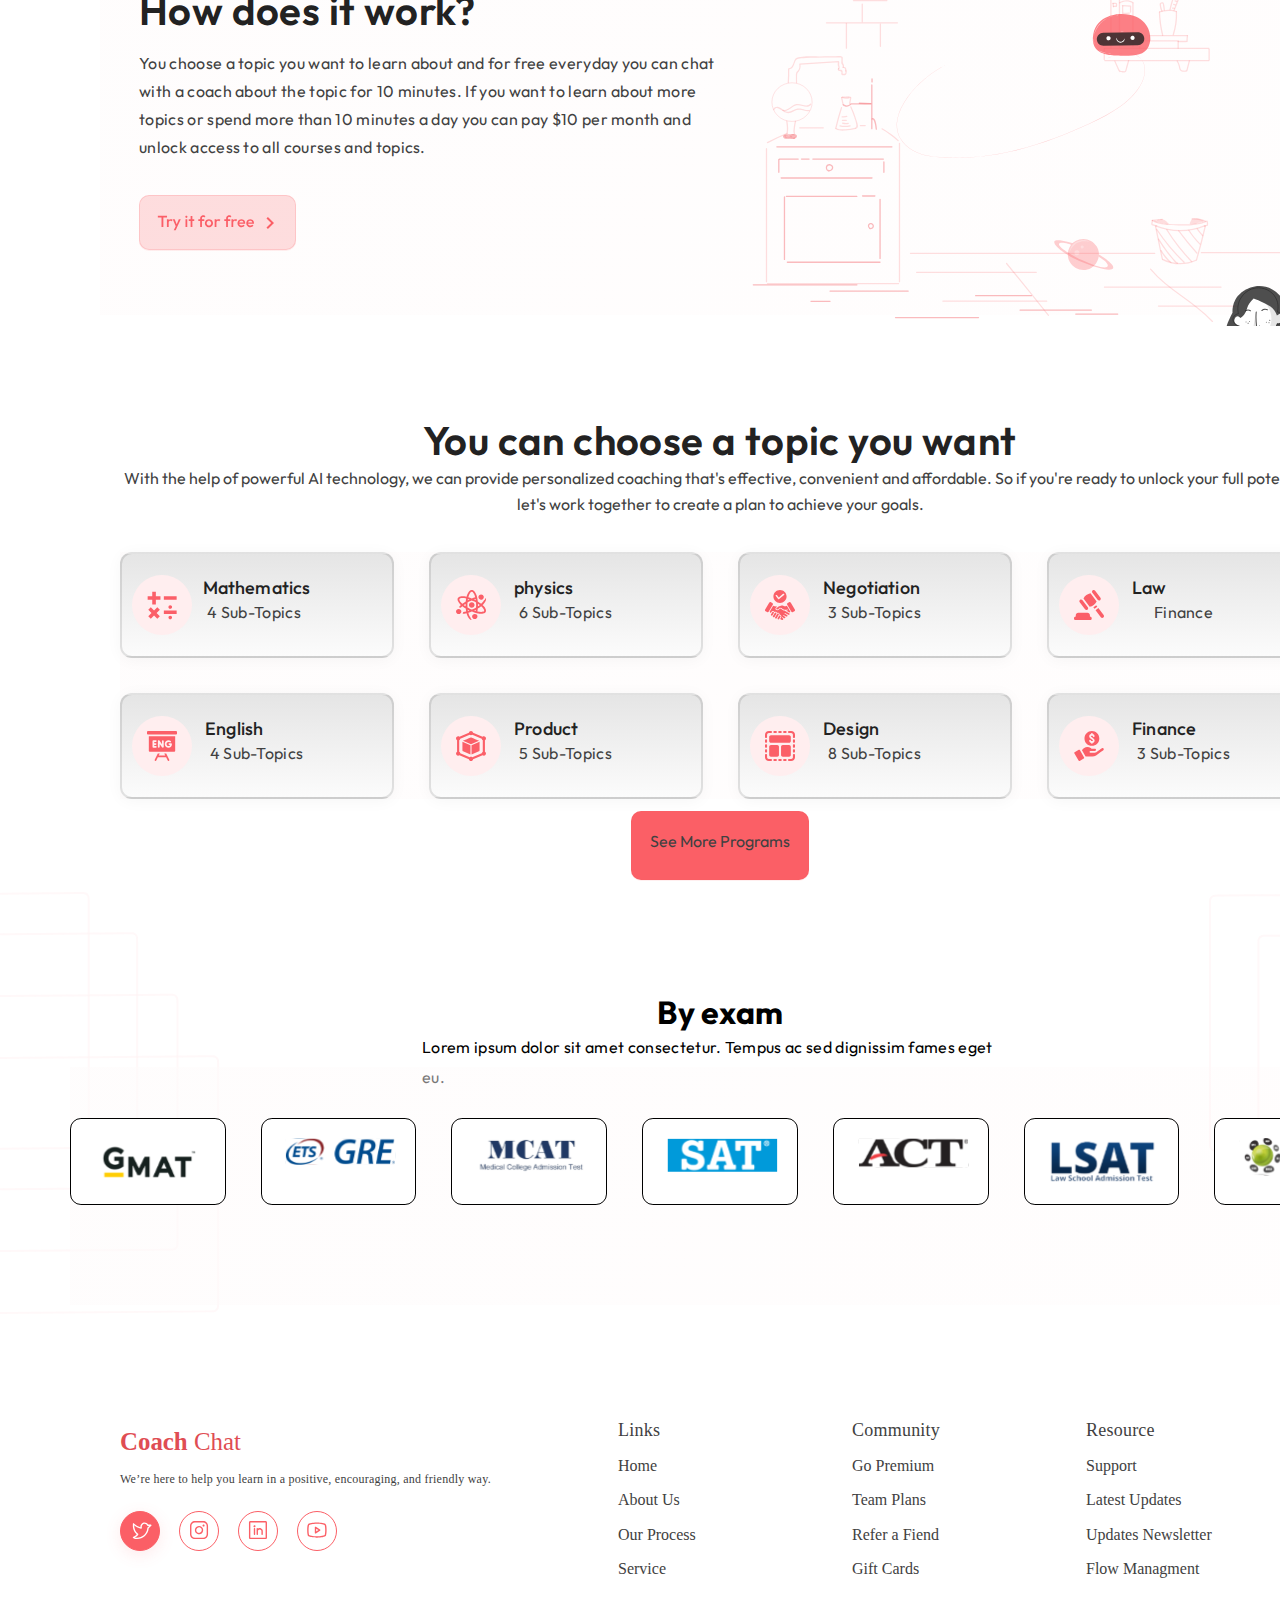
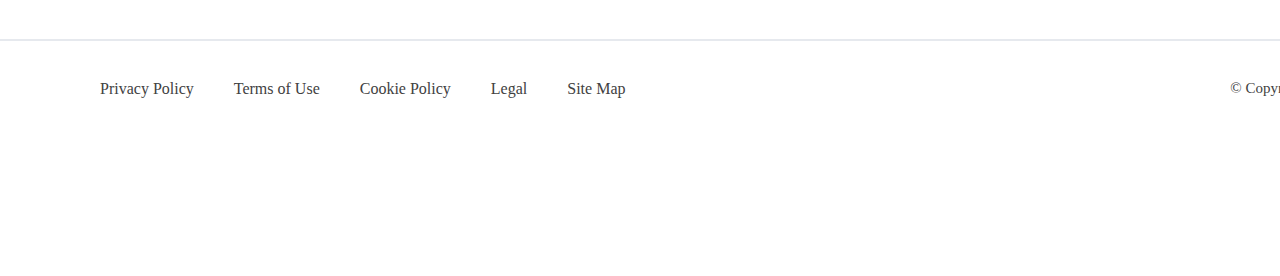
==== commit 22f1164a: "media query" ====
--- a/Figma/index.html
+++ b/Figma/index.html
@@ -17,7 +17,7 @@
 
 <body>
 
-  <div class="full-container">
+<div class="full-container">
       <!----Nav Section--->
 <header class="nav-bar">
 <nav class="navBar-Box">
@@ -50,7 +50,38 @@
     </div>
 </nav>
 </header>
+
+
+<div class="mobile-nav">
+    <div class="mobile-menu active">
+      <div class="logo-mobile"></div>
+      <img src="./svg_images/icon-boxes.svg" alt="nav-icons" />
+      </div>
+       <nav class="mobile-navigation">
+          <ul>
+            <li>
+                <a id="home" href="#" style="text-decoration: none;" class="active">Home</a>
+            </li>
+            <li>
+                <a class="a1" href="#about" style="text-decoration: none;">About Us</a>
+            </li>
+            <li>
+                <a class="a2" href="#courses" style="text-decoration: none;">Courses</a>
+            </li>
+            <li>
+                <a class="a3" href="#" style="text-decoration: none;">Exams</a>
+            </li>
+        </ul>
+      <div class="mobile-close">
+          <img src="./svg_images/icon-cross.svg" alt="nav-icons" />
+      </div>
+        </nav>
+
+      <!-- mobile nav -->
+</div>
 <!---End of desktop navigation menu-->
+
+
 
 <!-- (Honey Comb) Welcome Section-->
 <section class="welcome-section">
--- a/Figma/style.css
+++ b/Figma/style.css
@@ -1,6 +1,7 @@
 :root {
     --home-color:#FB5F66;
     --heroPage-Icons:border: 1px solid #FB5F6521;
+     --light-color: white;
 }
 
 *{
@@ -11,7 +12,7 @@
 
 
 .full-container {
-  /* min-width: 1440px; */
+  min-width: 1440px;
   position: relative;
   margin-left: auto;
   margin-right: auto;
@@ -24,6 +25,10 @@
 	background-color: white;
 	z-index: 4;
 }
+
+/* .nav-bar-width {
+ margin: 0px auto;
+} */
 
 .navBar-Box {
 justify-content: space-between;
@@ -115,7 +120,7 @@
 	align-items: center;
 }
 
-.hero-full-container , .section , .section-try{
+.hero-full-container , .section , .section-try, .section-explore{
 	max-width: 1240px;
 	margin-left: auto;
 	margin-right: auto;
@@ -1412,13 +1417,12 @@
 }
 
 .section-explore {
-max-width: 1400px;
-height: 448px;
-margin: 0 auto;
-top: 615px;
-justify-content: space-evenly;
-display: flex;
-background: linear-gradient(120.37deg, rgba(254, 251, 251, 0.6) 0%, rgba(255, 239, 239, 0.1) 100%);
+    height: 448px;
+    /* margin: 0 auto; */
+    top: 615px;
+    /* justify-content: space-evenly; */
+    display: flex;
+    background: linear-gradient(120.37deg, rgba(254, 251, 251, 0.6) 0%, rgba(255, 239, 239, 0.1) 100%);
 }
 
 .hero-container-5 {
@@ -1725,4 +1729,109 @@
 	height: 2px;
 	border: none;
 	margin-bottom: 38px;
+}
+
+.nav-bar-width {
+  display: none;
+}
+
+.mobile-menu,
+.mobile-close,
+.mobile-navigation
+{
+  display: none;
+}
+
+@media (max-width: 700px) {
+/* nav menu start */
+.nav-bar,.left , .right {
+  display: none;
+}
+
+.logo-mobile {
+    background-image: url(svg_images/logo.svg);
+    width: 42.730430603027344px;
+    height: 53.48967742919922px;
+    flex: 0.18;
+    left: 0;
+    background-repeat: repeat-y;
+}
+
+.mobile-nav {
+  position: sticky;
+	top: 0;
+	background-color: white;
+	z-index: 4;
+}
+
+.mobile-navigation {
+    display: flex;
+    z-index: 100;
+    right: 0;
+    background-color: var(--light-color);
+    position: fixed;
+    /* left: 0; */
+    top: 0;
+    font-family: Outfit;
+    font-size: large;
+    /* width: 100%; */
+    /* height: 100vh; */
+    opacity: 0;
+    pointer-events: none;
+  }
+ .mobile-navigation.active {
+    opacity: 1;
+    pointer-events: auto;
+  }
+   .mobile-close.active {
+    opacity: 1;
+    pointer-events: auto;
+    top: 0;
+    position: absolute;
+  }
+  .mobile-navigation ul {
+    display: flex;
+    flex-direction: column;
+    align-items: center;
+    width: 100%;
+  }
+  .mobile-navigation ul li {
+    margin: 16px 0px;
+  }
+  .mobile-navigation ul li:last-child {
+    margin-top: 24px;
+  }
+  .mobile-close,
+  .mobile-menu {
+    z-index: 200;
+    background-color: var(--light-color);
+    box-shadow: 0px 4px 26px -3px rgba(0, 0, 0, 0.22);
+    border-radius: 0px 0px 24px;
+    padding: 30px;
+    /* position: fixed; */
+    top: 0;
+    right: 0;
+    opacity: 0;
+    pointer-events: none;
+    display: block;
+  }
+.mobile-menu {
+  display: flex;
+  justify-content: space-between;
+  flex-direction: row;
+}
+
+  .mobile-close.active,
+  .mobile-menu.active {
+    opacity: 1;
+    pointer-events: auto;
+  }
+
+  /* .left-img {
+    left: auto;
+  }
+
+  .right-img {
+    right: auto;
+  } */
 }